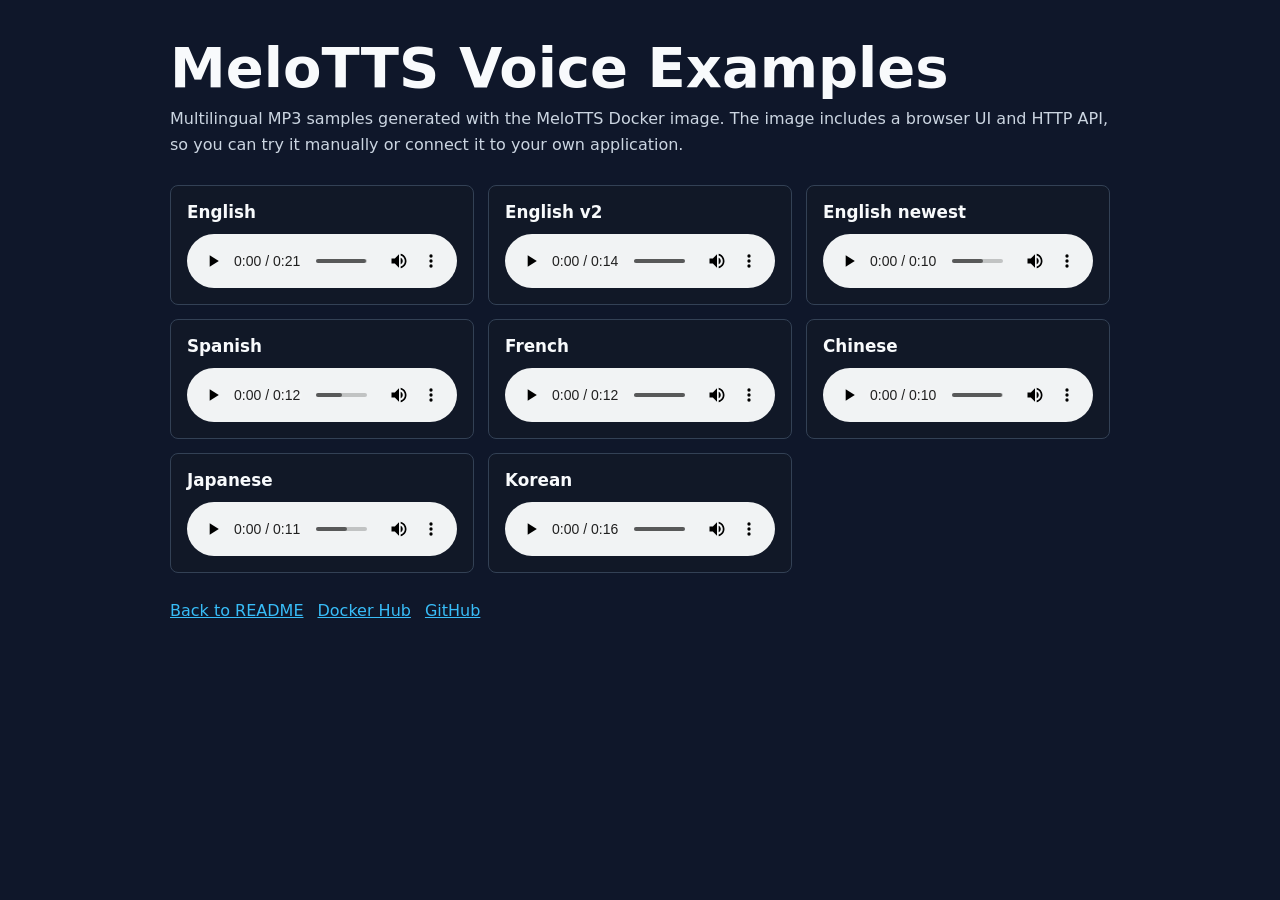
==== examples/index.html @ d22b76c6 "Add standalone voice examples page and improve README sample links" ====
<!doctype html>
<html lang="en">
  <head>
    <meta charset="utf-8">
    <meta name="viewport" content="width=device-width, initial-scale=1">
    <title>MeloTTS Voice Examples</title>
    <style>
      :root {
        color-scheme: light dark;
        --bg: #0f172a;
        --panel: #111827;
        --text: #f8fafc;
        --muted: #cbd5e1;
        --line: #334155;
        --accent: #38bdf8;
      }

      body {
        margin: 0;
        font-family:
          ui-sans-serif,
          system-ui,
          -apple-system,
          BlinkMacSystemFont,
          "Segoe UI",
          sans-serif;
        background: var(--bg);
        color: var(--text);
      }

      main {
        width: min(940px, calc(100% - 32px));
        margin: 0 auto;
        padding: 40px 0 56px;
      }

      header {
        margin-bottom: 28px;
      }

      h1 {
        margin: 0 0 10px;
        font-size: clamp(2rem, 5vw, 3.5rem);
        line-height: 1;
      }

      p {
        margin: 0;
        color: var(--muted);
        font-size: 1rem;
        line-height: 1.6;
      }

      .grid {
        display: grid;
        grid-template-columns: repeat(auto-fit, minmax(260px, 1fr));
        gap: 14px;
      }

      .sample {
        border: 1px solid var(--line);
        border-radius: 8px;
        background: var(--panel);
        padding: 16px;
      }

      .sample h2 {
        margin: 0 0 12px;
        font-size: 1.05rem;
      }

      audio {
        width: 100%;
        display: block;
      }

      .links {
        margin-top: 28px;
        display: flex;
        gap: 14px;
        flex-wrap: wrap;
      }

      a {
        color: var(--accent);
      }
    </style>
  </head>
  <body>
    <main>
      <header>
        <h1>MeloTTS Voice Examples</h1>
        <p>
          Multilingual MP3 samples generated with the MeloTTS Docker image.
          The image includes a browser UI and HTTP API, so you can try it
          manually or connect it to your own application.
        </p>
      </header>

      <section class="grid" aria-label="Voice examples">
        <article class="sample">
          <h2>English</h2>
          <audio controls preload="metadata" src="melotts-en.mp3"></audio>
        </article>
        <article class="sample">
          <h2>English v2</h2>
          <audio controls preload="metadata" src="melotts-en-v2.mp3"></audio>
        </article>
        <article class="sample">
          <h2>English newest</h2>
          <audio controls preload="metadata" src="melotts-en-newest.mp3"></audio>
        </article>
        <article class="sample">
          <h2>Spanish</h2>
          <audio controls preload="metadata" src="melotts-es.mp3"></audio>
        </article>
        <article class="sample">
          <h2>French</h2>
          <audio controls preload="metadata" src="melotts-fr.mp3"></audio>
        </article>
        <article class="sample">
          <h2>Chinese</h2>
          <audio controls preload="metadata" src="melotts-zh.mp3"></audio>
        </article>
        <article class="sample">
          <h2>Japanese</h2>
          <audio controls preload="metadata" src="melotts-jp.mp3"></audio>
        </article>
        <article class="sample">
          <h2>Korean</h2>
          <audio controls preload="metadata" src="melotts-kr.mp3"></audio>
        </article>
      </section>

      <nav class="links" aria-label="Project links">
        <a href="../">Back to README</a>
        <a href="https://hub.docker.com/r/sensejworld/melotts/tags">Docker Hub</a>
        <a href="https://github.com/TheMasterOfDisasters/MeloTTS">GitHub</a>
      </nav>
    </main>
  </body>
</html>
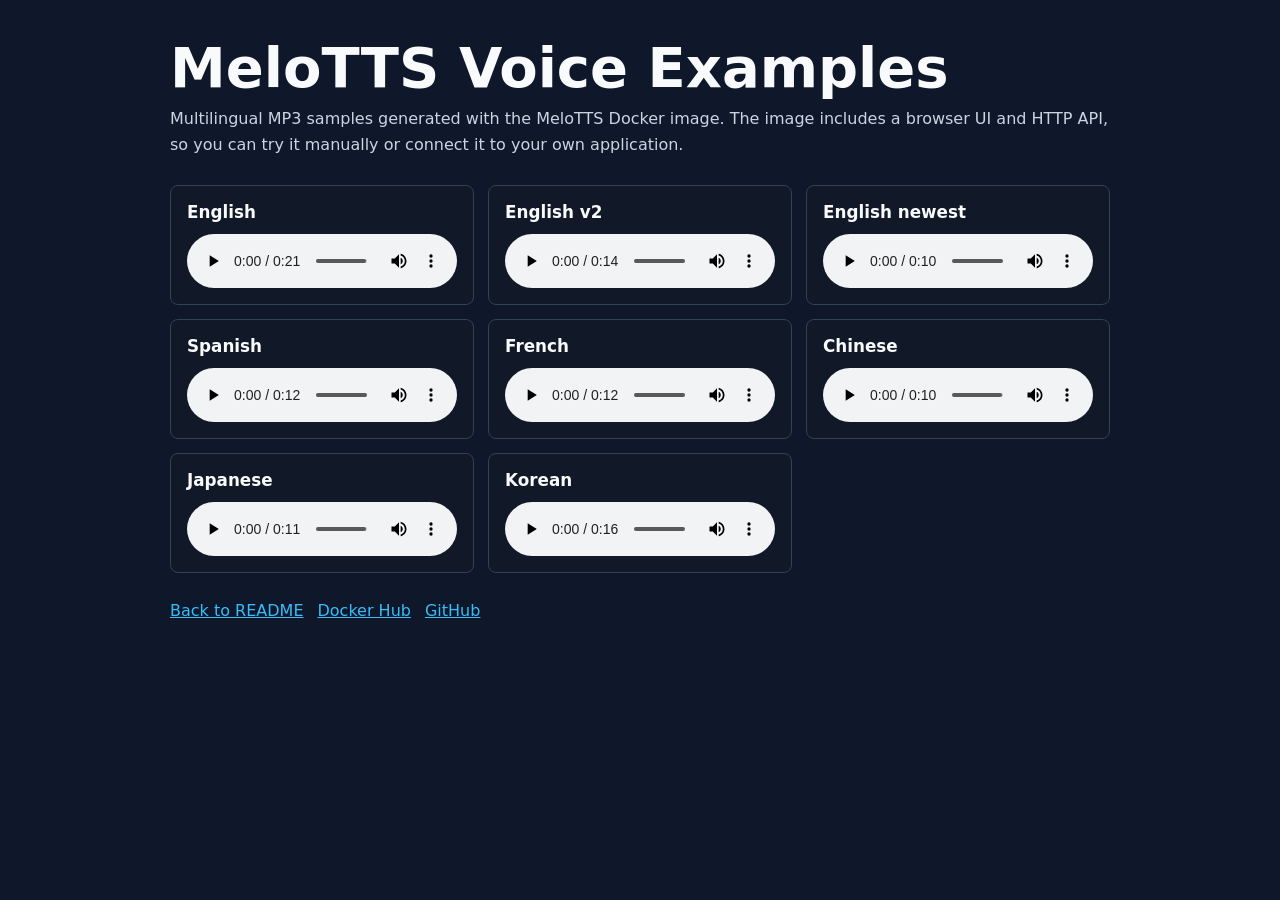
==== commit 3fb1c124: "Update documentation to reflect repository move to Hangry Labs and update Docker image references" ====
--- a/examples/index.html
+++ b/examples/index.html
@@ -135,7 +135,7 @@
       <nav class="links" aria-label="Project links">
         <a href="../">Back to README</a>
         <a href="https://hub.docker.com/r/sensejworld/melotts/tags">Docker Hub</a>
-        <a href="https://github.com/TheMasterOfDisasters/MeloTTS">GitHub</a>
+        <a href="https://github.com/hangry-labs/MeloTTS">GitHub</a>
       </nav>
     </main>
   </body>
